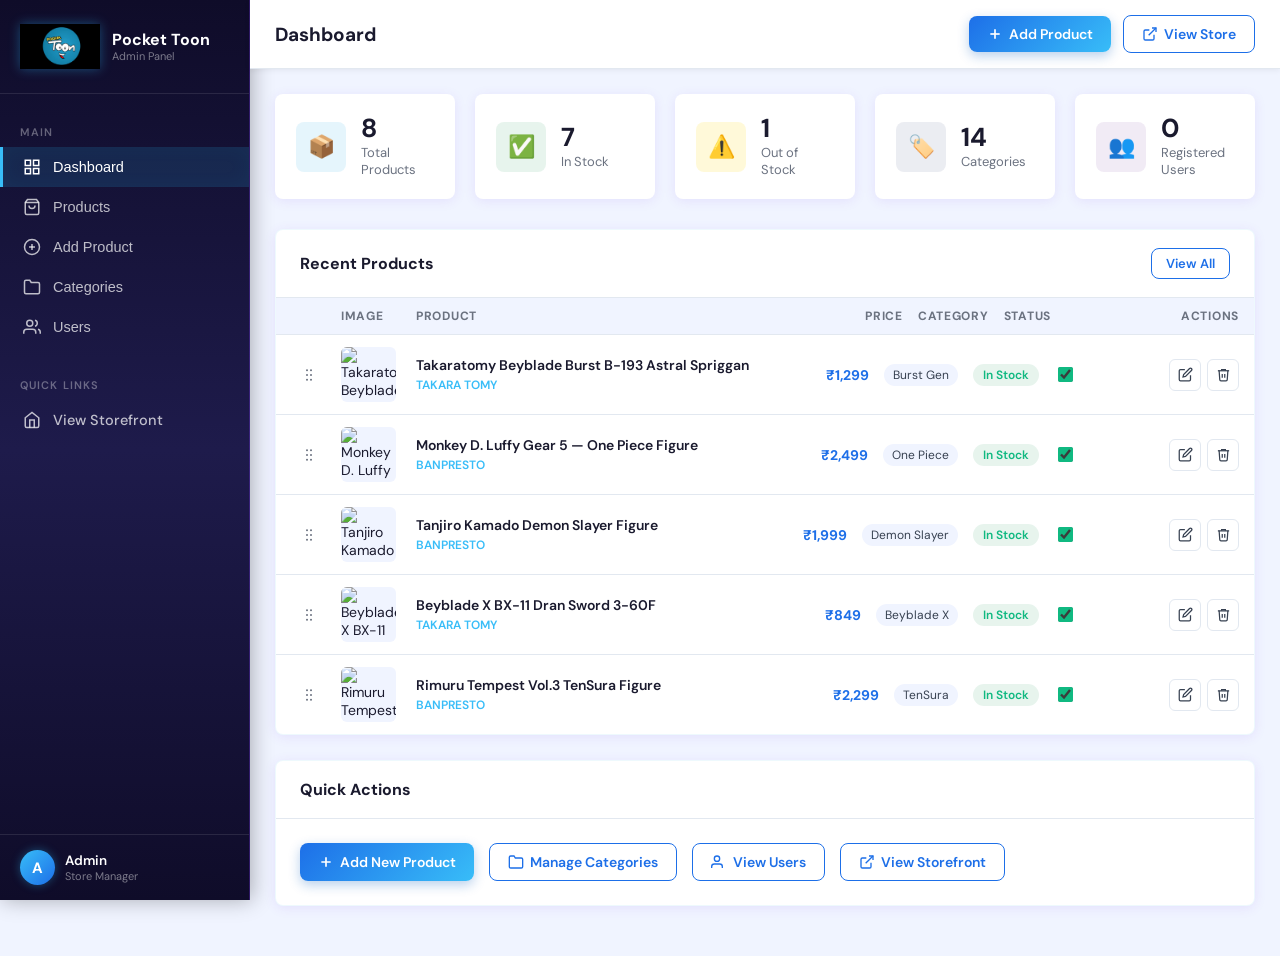
==== admin.html @ 03addfc3 "Add files via upload" ====
<!DOCTYPE html>
<html lang="en">
<head>
  <meta charset="UTF-8">
  <meta name="viewport" content="width=device-width, initial-scale=1.0">
  <title>Admin Panel — Pocket Toon</title>
  <link rel="stylesheet" href="admin.css">
  <link rel="icon" href="logo.jpg" type="image/jpeg">
  <script>
    // Admin page protection: only accessible via /admin path
    (function() {
      var path = window.location.pathname;
      // Allow: /admin, /admin/, /admin.html (dev), or localhost
      var isLocal = window.location.hostname === 'localhost' || window.location.hostname === '127.0.0.1';
      var isAdminPath = /\/(admin)(\/|\.html)?$/i.test(path) || path === '/admin';
      if (!isLocal && !isAdminPath) {
        // Store intended destination and redirect to home
        window.location.replace('/');
      }
    })();
  </script>
</head>
<body>

<!-- SIDEBAR -->
<aside class="admin-sidebar" id="adminSidebar">
  <div class="sidebar-logo">
    <img src="logo.jpg" alt="Pocket Toon">
    <div class="sidebar-logo-text">Pocket Toon<span>Admin Panel</span></div>
  </div>
  <nav class="sidebar-nav">
    <div class="sidebar-section-label">Main</div>
    <button class="sidebar-link" data-view="dashboard">
      <svg viewBox="0 0 24 24" fill="none" stroke="currentColor" stroke-width="2"><rect x="3" y="3" width="7" height="7"/><rect x="14" y="3" width="7" height="7"/><rect x="14" y="14" width="7" height="7"/><rect x="3" y="14" width="7" height="7"/></svg>Dashboard
    </button>
    <button class="sidebar-link" data-view="products">
      <svg viewBox="0 0 24 24" fill="none" stroke="currentColor" stroke-width="2"><path d="M6 2 3 6v14a2 2 0 0 0 2 2h14a2 2 0 0 0 2-2V6l-3-4z"/><line x1="3" y1="6" x2="21" y2="6"/><path d="M16 10a4 4 0 0 1-8 0"/></svg>Products
    </button>
    <button class="sidebar-link" data-view="add-product">
      <svg viewBox="0 0 24 24" fill="none" stroke="currentColor" stroke-width="2"><circle cx="12" cy="12" r="10"/><line x1="12" y1="8" x2="12" y2="16"/><line x1="8" y1="12" x2="16" y2="12"/></svg>Add Product
    </button>
    <button class="sidebar-link" data-view="categories">
      <svg viewBox="0 0 24 24" fill="none" stroke="currentColor" stroke-width="2"><path d="M22 19a2 2 0 0 1-2 2H4a2 2 0 0 1-2-2V5a2 2 0 0 1 2-2h5l2 3h9a2 2 0 0 1 2 2z"/></svg>Categories
    </button>
    <button class="sidebar-link" data-view="users">
      <svg viewBox="0 0 24 24" fill="none" stroke="currentColor" stroke-width="2"><path d="M17 21v-2a4 4 0 0 0-4-4H5a4 4 0 0 0-4 4v2"/><circle cx="9" cy="7" r="4"/><path d="M23 21v-2a4 4 0 0 0-3-3.87"/><path d="M16 3.13a4 4 0 0 1 0 7.75"/></svg>Users
    </button>
    <div class="sidebar-section-label" style="margin-top:1.5rem">Quick Links</div>
    <a href="index.html" class="sidebar-link" target="_blank" style="text-decoration:none">
      <svg viewBox="0 0 24 24" fill="none" stroke="currentColor" stroke-width="2"><path d="M3 9l9-7 9 7v11a2 2 0 0 1-2 2H5a2 2 0 0 1-2-2z"/><polyline points="9 22 9 12 15 12 15 22"/></svg>View Storefront
    </a>
  </nav>
  <div class="sidebar-footer">
    <div class="sidebar-user">
      <div class="sidebar-user__avatar">A</div>
      <div class="sidebar-user__info">
        <div class="sidebar-user__name">Admin</div>
        <div class="sidebar-user__role">Store Manager</div>
      </div>
    </div>
  </div>
</aside>

<!-- MAIN -->
<div class="admin-main">

  <!-- Topbar -->
  <div class="admin-topbar">
    <div style="display:flex;align-items:center;gap:1.2rem">
      <button class="btn btn-outline sidebar-toggle" id="mobileMenuToggle" style="padding:0.7rem 1rem">
        <svg viewBox="0 0 18 16" width="18" fill="currentColor"><path d="M1 .5a.5.5 0 1 0 0 1h15.71a.5.5 0 0 0 0-1zM.5 8a.5.5 0 0 1 .5-.5h15.71a.5.5 0 0 1 0 1H1A.5.5 0 0 1 .5 8m0 7a.5.5 0 0 1 .5-.5h15.71a.5.5 0 0 1 0 1H1a.5.5 0 0 1-.5-.5"/></svg>
      </button>
      <div class="topbar-title">Dashboard</div>
    </div>
    <div class="topbar-actions">
      <button class="btn btn-primary" id="topbarAddProduct">
        <svg viewBox="0 0 24 24" fill="none" stroke="currentColor" stroke-width="2.5"><line x1="12" y1="5" x2="12" y2="19"/><line x1="5" y1="12" x2="19" y2="12"/></svg>Add Product
      </button>
      <a href="index.html" class="btn btn-outline" target="_blank" style="text-decoration:none">
        <svg viewBox="0 0 24 24" fill="none" stroke="currentColor" stroke-width="2"><path d="M18 13v6a2 2 0 0 1-2 2H5a2 2 0 0 1-2-2V8a2 2 0 0 1 2-2h6"/><polyline points="15 3 21 3 21 9"/><line x1="10" y1="14" x2="21" y2="3"/></svg>View Store
      </a>
    </div>
  </div>

  <!-- Content -->
  <div class="admin-content">

    <!-- DASHBOARD VIEW -->
    <div class="admin-view" id="view-dashboard">
      <div class="stats-grid">
        <div class="stat-card"><div class="stat-card__icon blue">📦</div><div><div class="stat-card__value" id="stat-products">0</div><div class="stat-card__label">Total Products</div></div></div>
        <div class="stat-card"><div class="stat-card__icon green">✅</div><div><div class="stat-card__value" id="stat-in-stock">0</div><div class="stat-card__label">In Stock</div></div></div>
        <div class="stat-card"><div class="stat-card__icon yellow">⚠️</div><div><div class="stat-card__value" id="stat-out-stock">0</div><div class="stat-card__label">Out of Stock</div></div></div>
        <div class="stat-card"><div class="stat-card__icon navy">🏷️</div><div><div class="stat-card__value" id="stat-categories">0</div><div class="stat-card__label">Categories</div></div></div>
        <div class="stat-card"><div class="stat-card__icon purple">👥</div><div><div class="stat-card__value" id="stat-users">0</div><div class="stat-card__label">Registered Users</div></div></div>
      </div>
      <div class="section-card">
        <div class="section-card__header">
          <div class="section-card__title">Recent Products</div>
          <button class="btn btn-outline" onclick="showView('products')" style="font-size:1.3rem;padding:0.6rem 1.4rem">View All</button>
        </div>
        <div>
          <div class="table-header"><span></span><span>Image</span><span>Product</span><span>Price</span><span>Category</span><span>Status</span><span></span><span>Actions</span></div>
          <div class="products-list" id="recentProductsList"></div>
        </div>
      </div>
      <div class="section-card">
        <div class="section-card__header"><div class="section-card__title">Quick Actions</div></div>
        <div class="section-card__body" style="display:flex;gap:1.5rem;flex-wrap:wrap">
          <button class="btn btn-primary" onclick="showView('add-product')"><svg viewBox="0 0 24 24" fill="none" stroke="currentColor" stroke-width="2.5" style="width:1.6rem;height:1.6rem"><line x1="12" y1="5" x2="12" y2="19"/><line x1="5" y1="12" x2="19" y2="12"/></svg>Add New Product</button>
          <button class="btn btn-outline" onclick="showView('categories')"><svg viewBox="0 0 24 24" fill="none" stroke="currentColor" stroke-width="2" style="width:1.6rem;height:1.6rem"><path d="M22 19a2 2 0 0 1-2 2H4a2 2 0 0 1-2-2V5a2 2 0 0 1 2-2h5l2 3h9a2 2 0 0 1 2 2z"/></svg>Manage Categories</button>
          <button class="btn btn-outline" onclick="showView('users')"><svg viewBox="0 0 24 24" fill="none" stroke="currentColor" stroke-width="2" style="width:1.6rem;height:1.6rem"><path d="M17 21v-2a4 4 0 0 0-4-4H5a4 4 0 0 0-4 4v2"/><circle cx="9" cy="7" r="4"/></svg>View Users</button>
          <a href="index.html" class="btn btn-outline" target="_blank" style="text-decoration:none"><svg viewBox="0 0 24 24" fill="none" stroke="currentColor" stroke-width="2" style="width:1.6rem;height:1.6rem"><path d="M18 13v6a2 2 0 0 1-2 2H5a2 2 0 0 1-2-2V8a2 2 0 0 1 2-2h6"/><polyline points="15 3 21 3 21 9"/><line x1="10" y1="14" x2="21" y2="3"/></svg>View Storefront</a>
        </div>
      </div>
    </div>

    <!-- PRODUCTS VIEW -->
    <div class="admin-view" id="view-products">
      <div class="section-card">
        <div class="section-card__header">
          <div class="section-card__title">All Products</div>
          <button class="btn btn-primary" onclick="showView('add-product')"><svg viewBox="0 0 24 24" fill="none" stroke="currentColor" stroke-width="2.5" style="width:1.6rem;height:1.6rem"><line x1="12" y1="5" x2="12" y2="19"/><line x1="5" y1="12" x2="19" y2="12"/></svg>Add Product</button>
        </div>
        <div style="padding:1.5rem 2rem 0">
          <div class="products-toolbar">
            <div class="search-bar"><svg viewBox="0 0 18 19" fill="none"><path fill="currentColor" fill-rule="evenodd" d="M11.03 11.68A5.784 5.784 0 1 1 2.85 3.5a5.784 5.784 0 0 1 8.18 8.18m.26 1.12a6.78 6.78 0 1 1 .72-.7l5.4 5.4a.5.5 0 1 1-.71.7z" clip-rule="evenodd"/></svg><input type="search" id="productSearch" placeholder="Search products…" autocomplete="off"></div>
            <select class="filter-select" id="categoryFilter"><option value="">All Categories</option></select>
            <select class="filter-select" id="statusFilter"><option value="">All Status</option><option value="in">In Stock</option><option value="out">Out of Stock</option></select>
          </div>
        </div>
        <div>
          <div class="table-header"><span title="Drag to reorder">⠿</span><span>Image</span><span>Product Name</span><span>Price</span><span>Category</span><span>Status</span><span>In Stock</span><span>Actions</span></div>
          <div class="products-list" id="productsList"></div>
        </div>
      </div>
    </div>

    <!-- ADD / EDIT PRODUCT VIEW -->
    <div class="admin-view" id="view-add-product">
      <div class="section-card">
        <div class="section-card__header"><div class="section-card__title" id="formTitle">Add New Product</div></div>
        <div class="section-card__body">
          <form id="productForm" onsubmit="return false">
            <div class="form-grid">
              <div class="form-field form-field--full">
                <label class="form-label" for="fieldName">Product Name <span>*</span></label>
                <input class="form-input" type="text" id="fieldName" placeholder="e.g. Takaratomy Beyblade Burst B-193 Astral Spriggan" required>
              </div>
              <div class="form-field">
                <label class="form-label" for="fieldVendor">Vendor / Brand</label>
                <input class="form-input" type="text" id="fieldVendor" placeholder="e.g. TAKARA TOMY">
              </div>
              <div class="form-field">
                <label class="form-label" for="fieldPrice">Price (₹) <span>*</span></label>
                <input class="form-input" type="number" id="fieldPrice" placeholder="e.g. 1299" min="0" step="0.01" required>
              </div>
              <div class="form-field">
                <label class="form-label" for="fieldCategory">Category <span>*</span></label>
                <select class="form-select" id="fieldCategory" required><option value="">Select Category</option></select>
              </div>
              <div class="form-field" style="justify-content:flex-end">
                <label class="form-label">Stock Status</label>
                <label style="display:flex;align-items:center;gap:0.8rem;cursor:pointer;font-size:1.4rem;margin-top:0.4rem">
                  <input type="checkbox" id="fieldInStock" checked style="accent-color:var(--success);width:1.8rem;height:1.8rem;cursor:pointer">
                  <span>In Stock</span>
                </label>
              </div>
              <div class="form-field form-field--full">
                <label class="form-label" for="fieldDesc">Description</label>
                <textarea class="form-textarea" id="fieldDesc" placeholder="Describe the product…"></textarea>
              </div>
              <div class="form-field form-field--full">
                <label class="form-label">Product Images</label>
                <div style="display:flex;gap:1rem;margin-bottom:1.2rem">
                  <input class="form-input" type="url" id="fieldImgUrl" placeholder="Paste image URL (https://…)" style="flex:1">
                  <button type="button" class="btn btn-outline" id="addImgUrlBtn">Add URL</button>
                </div>
                <div class="image-upload-area" id="imageUploadArea">
                  <input type="file" accept="image/*" multiple>
                  <div class="image-upload-area__icon">🖼️</div>
                  <div class="image-upload-area__text"><strong><span>Click to upload</span></strong> or drag and drop images here</div>
                  <div class="image-upload-area__hint">PNG, JPG, WEBP up to 10MB each</div>
                </div>
                <div class="image-preview-grid" id="imagePreviewGrid"></div>
                <p style="font-size:1.25rem;color:var(--text-light);margin-top:0.8rem">First image = main product image. Click × to remove.</p>
              </div>
            </div>
            <div style="display:flex;gap:1.2rem;margin-top:2.4rem;justify-content:flex-end;flex-wrap:wrap">
              <button type="button" class="btn btn-outline" id="cancelProductBtn">Cancel</button>
              <button type="button" class="btn btn-success" id="saveProductBtn">
                <svg viewBox="0 0 24 24" fill="none" stroke="currentColor" stroke-width="2.5" style="width:1.6rem;height:1.6rem"><polyline points="20 6 9 17 4 12"/></svg>Save Product
              </button>
            </div>
          </form>
        </div>
      </div>
    </div>

    <!-- CATEGORIES VIEW -->
    <div class="admin-view" id="view-categories">
      <div class="section-card" style="margin-bottom:2rem">
        <div class="section-card__header"><div class="section-card__title">Add New Category</div></div>
        <div class="section-card__body">
          <div style="display:flex;gap:1.2rem;flex-wrap:wrap;max-width:70rem">
            <input class="form-input" type="text" id="newCategoryName" placeholder="Category name, e.g. One Piece" style="flex:1;min-width:20rem">
            <select class="form-select" id="newCategoryType" style="min-width:16rem">
              <option value="beyblade">Beyblade</option>
              <option value="anime">Anime Figure</option>
            </select>
            <button class="btn btn-primary" id="addCategoryBtn">Add Category</button>
          </div>
        </div>
      </div>
      <div class="section-card" style="margin-bottom:2rem">
        <div class="section-card__header">
          <div class="section-card__title">🪀 Beyblade Categories</div>
          <span style="font-size:1.3rem;color:var(--text-light)">Hover a card to change its image</span>
        </div>
        <div class="section-card__body">
          <div class="categories-grid" id="beybladeCategories"></div>
        </div>
      </div>
      <div class="section-card">
        <div class="section-card__header">
          <div class="section-card__title">🎌 Anime Figure Categories</div>
          <span style="font-size:1.3rem;color:var(--text-light)">Hover a card to change its image</span>
        </div>
        <div class="section-card__body">
          <div class="categories-grid" id="animeCategories"></div>
        </div>
      </div>
    </div>

    <!-- USERS VIEW -->
    <div class="admin-view" id="view-users">
      <div class="section-card">
        <div class="section-card__header">
          <div class="section-card__title">All Registered Users</div>
          <div style="display:flex;gap:1rem;align-items:center">
            <span id="usersCount" style="font-size:1.3rem;color:var(--text-light)">0 users</span>
            <button class="btn btn-danger" id="clearAllUsersBtn" style="font-size:1.2rem;padding:0.6rem 1.2rem">Clear All</button>
          </div>
        </div>
        <div style="padding:1.5rem 2rem 0">
          <div class="products-toolbar">
            <div class="search-bar"><svg viewBox="0 0 18 19" fill="none"><path fill="currentColor" fill-rule="evenodd" d="M11.03 11.68A5.784 5.784 0 1 1 2.85 3.5a5.784 5.784 0 0 1 8.18 8.18m.26 1.12a6.78 6.78 0 1 1 .72-.7l5.4 5.4a.5.5 0 1 1-.71.7z" clip-rule="evenodd"/></svg><input type="search" id="userSearch" placeholder="Search by name or email…" autocomplete="off"></div>
          </div>
        </div>
        <div>
          <div class="users-table-header"><span>#</span><span>Name</span><span>Email</span><span>Mobile</span><span>Registered</span><span>Orders</span><span>Actions</span></div>
          <div id="usersList"></div>
        </div>
      </div>
    </div>

  </div><!-- /admin-content -->
</div><!-- /admin-main -->

<!-- DELETE CONFIRM MODAL -->
<div class="modal-backdrop" id="confirmDeleteModal">
  <div class="confirm-dialog">
    <div class="confirm-dialog__icon">🗑️</div>
    <div class="confirm-dialog__title">Delete Product?</div>
    <div class="confirm-dialog__desc">Are you sure you want to delete "<span id="deleteProductName"></span>"? This cannot be undone.</div>
    <div class="confirm-dialog__actions">
      <button class="btn btn-outline" id="cancelDeleteBtn">Cancel</button>
      <button class="btn btn-danger"  id="confirmDeleteBtn">Delete</button>
    </div>
  </div>
</div>

<!-- USER DETAIL MODAL -->
<div class="modal-backdrop" id="userDetailModal">
  <div class="modal" style="max-width:55rem">
    <div class="modal__header">
      <div class="modal__title">User Details</div>
      <button class="modal__close" id="closeUserDetailBtn"><svg fill="none" viewBox="0 0 18 17"><path fill="currentColor" d="M.865 15.978a.5.5 0 0 0 .707.707l7.433-7.431 7.579 7.282a.501.501 0 0 0 .846-.37.5.5 0 0 0-.153-.351L9.712 8.546l7.417-7.416a.5.5 0 1 0-.707-.708L8.991 7.853 1.413.573a.5.5 0 1 0-.693.72l7.563 7.268z"/></svg></button>
    </div>
    <div class="modal__body" id="userDetailBody"></div>
    <div class="modal__footer">
      <button class="btn btn-outline" id="closeUserDetailBtnFooter">Close</button>
      <button class="btn btn-danger"  id="deleteUserFromModalBtn">Delete User</button>
    </div>
  </div>
</div>

<!-- CATEGORY IMAGE MODAL -->
<div class="modal-backdrop" id="catImgModal">
  <div class="modal" style="max-width:52rem">
    <div class="modal__header">
      <div class="modal__title" id="catImgModalTitle">Change Category Image</div>
      <button class="modal__close" id="cancelCatImgBtnHeader"><svg fill="none" viewBox="0 0 18 17"><path fill="currentColor" d="M.865 15.978a.5.5 0 0 0 .707.707l7.433-7.431 7.579 7.282a.501.501 0 0 0 .846-.37.5.5 0 0 0-.153-.351L9.712 8.546l7.417-7.416a.5.5 0 1 0-.707-.708L8.991 7.853 1.413.573a.5.5 0 1 0-.693.72l7.563 7.268z"/></svg></button>
    </div>
    <div class="modal__body">
      <div class="cat-img-modal-body">

        <!-- Preview -->
        <img id="catImgPreview" src="" alt="Category image preview" style="display:none;width:100%;max-height:22rem;object-fit:contain;border-radius:8px;border:1.5px solid var(--border);background:var(--bg)">

        <!-- Upload file -->
        <div>
          <label class="form-label" style="margin-bottom:0.8rem;display:block">Upload from Device</label>
          <div class="cat-img-upload-zone">
            <input type="file" accept="image/*" id="catImgFileInput">
            <div class="cat-img-upload-zone__icon">📁</div>
            <div class="cat-img-upload-zone__text"><strong><span>Click to upload</span></strong> or drag an image here</div>
          </div>
        </div>

        <!-- Or URL -->
        <div>
          <label class="form-label" for="catImgUrlInput" style="margin-bottom:0.6rem;display:block">Or paste Image URL</label>
          <input class="form-input" type="url" id="catImgUrlInput" placeholder="https://example.com/image.jpg">
          <p style="font-size:1.2rem;color:var(--text-light);margin-top:0.5rem">Image will update live on the storefront as soon as you save.</p>
        </div>

        <!-- Caption -->
        <div>
          <label class="form-label" for="catImgCaption" style="margin-bottom:0.6rem;display:block">Caption (shown on storefront)</label>
          <input class="form-input" type="text" id="catImgCaption" placeholder="e.g. Classic plastic generation Beyblades">
        </div>

      </div>
    </div>
    <div class="modal__footer">
      <button class="btn btn-outline" id="cancelCatImgBtn">Cancel</button>
      <button class="btn btn-primary" id="saveCatImgBtn">
        <svg viewBox="0 0 24 24" fill="none" stroke="currentColor" stroke-width="2.5" style="width:1.6rem;height:1.6rem"><polyline points="20 6 9 17 4 12"/></svg>Save Image
      </button>
    </div>
  </div>
</div>

<!-- NOTIFICATION -->
<div class="notification" id="notification"></div>

<script src="admin.js"></script>
<script>
  // Wire up header close button for catImgModal
  document.getElementById('cancelCatImgBtnHeader')?.addEventListener('click', closeCatImgModal);
</script>
</body>
</html>
---- admin.css ----
/* ===== POCKET TOON — ADMIN STYLES ===== */
@import url('https://fonts.googleapis.com/css2?family=DM+Sans:wght@400;500;600;700&family=Jost:wght@400;600;700&display=swap');

:root {
  --blue-primary: #38bdf8;
  --blue-dark:    #1d6fe8;
  --blue-navy:    #1e1b4b;
  --purple:       #7c3aed;
  --purple-light: #a78bfa;
  --yellow:       #fbbf24;
  --white:        #ffffff;
  --bg:           #f0f4ff;
  --sidebar-bg:   #1e1b4b;
  --card-bg:      #ffffff;
  --text-dark:    #1a1a2e;
  --text-mid:     #374151;
  --text-light:   #6b7280;
  --border:       #e2e8f0;
  --success:      #10b981;
  --danger:       #ef4444;
  --warning:      #f59e0b;
  --radius:       8px;
  --shadow:       0 2px 12px rgba(124,58,237,0.1);
}

*,*::before,*::after { box-sizing: border-box; }
html { font-size: 62.5%; }
body { font-family: 'DM Sans', sans-serif; font-size: 1.4rem; color: var(--text-dark); background: var(--bg); margin: 0; min-height: 100vh; display: flex; }

/* ===== SIDEBAR ===== */
.admin-sidebar {
  width: 25rem; flex-shrink: 0;
  background: linear-gradient(180deg, #0f0c29 0%, #1e1b4b 50%, #0f0c29 100%);
  display: flex; flex-direction: column;
  min-height: 100vh; position: sticky; top: 0; height: 100vh; overflow-y: auto;
  border-right: 1px solid rgba(124,58,237,0.3);
  box-shadow: 2px 0 20px rgba(0,0,0,0.3);
}
.sidebar-logo { padding: 2.4rem 2rem; border-bottom: 1px solid rgba(255,255,255,0.1); display: flex; align-items: center; gap: 1.2rem; }
.sidebar-logo img { height: 4.5rem; width: auto; filter: drop-shadow(0 0 6px rgba(41,171,226,0.4)); }
.sidebar-logo-text { font-weight: 700; font-size: 1.6rem; color: white; line-height: 1.2; }
.sidebar-logo-text span { display: block; font-size: 1.1rem; color: rgba(255,255,255,0.45); font-weight: 400; }
.sidebar-nav { flex: 1; padding: 1.5rem 0; }
.sidebar-section-label { font-size: 1.1rem; letter-spacing: 0.1em; text-transform: uppercase; color: rgba(255,255,255,0.35); font-weight: 600; padding: 1.6rem 2rem 0.8rem; }
.sidebar-link {
  display: flex; align-items: center; gap: 1.2rem;
  color: rgba(255,255,255,0.72);
  padding: 1.1rem 2rem; cursor: pointer;
  transition: all 0.2s; font-size: 1.45rem; font-weight: 500;
  border: none; background: none; width: 100%; text-align: left;
  border-left: 3px solid transparent;
}
.sidebar-link:hover { background: rgba(41,171,226,0.1); color: white; border-left-color: rgba(41,171,226,0.4); }
.sidebar-link.active { background: rgba(41,171,226,0.15); color: white; border-left-color: var(--blue-primary); box-shadow: inset 0 0 20px rgba(41,171,226,0.05); }
.sidebar-link svg { width: 1.8rem; height: 1.8rem; flex-shrink: 0; }
.sidebar-footer { padding: 1.5rem 2rem; border-top: 1px solid rgba(255,255,255,0.1); }
.sidebar-user { display: flex; align-items: center; gap: 1rem; }
.sidebar-user__avatar { width: 3.5rem; height: 3.5rem; border-radius: 50%; background: linear-gradient(135deg, var(--blue-primary), var(--blue-dark)); display: flex; align-items: center; justify-content: center; font-size: 1.5rem; font-weight: 700; color: white; box-shadow: 0 0 10px rgba(41,171,226,0.4); }
.sidebar-user__name { font-size: 1.35rem; font-weight: 600; color: white; }
.sidebar-user__role { font-size: 1.1rem; color: rgba(255,255,255,0.45); }

/* ===== MAIN ===== */
.admin-main { flex: 1; display: flex; flex-direction: column; min-width: 0; }
.admin-topbar { background: white; border-bottom: 1px solid var(--border); padding: 1.5rem 2.5rem; display: flex; align-items: center; justify-content: space-between; gap: 2rem; position: sticky; top: 0; z-index: 50; box-shadow: 0 1px 6px rgba(0,0,0,0.07); }
.topbar-title { font-size: 1.9rem; font-weight: 700; color: var(--text-dark); }
.topbar-actions { display: flex; align-items: center; gap: 1.2rem; }
.btn { display: inline-flex; align-items: center; gap: 0.6rem; padding: 0.9rem 1.8rem; border-radius: var(--radius); font-family: 'DM Sans', sans-serif; font-size: 1.4rem; font-weight: 600; cursor: pointer; border: none; transition: all 0.2s; }
.btn:hover { transform: translateY(-1px); }
.btn-primary { background: linear-gradient(135deg, var(--blue-dark), var(--blue-primary)); color: white; box-shadow: 0 4px 12px rgba(21,101,192,0.3); }
.btn-primary:hover { box-shadow: 0 6px 20px rgba(21,101,192,0.4); }
.btn-danger  { background: var(--danger); color: white; }
.btn-danger:hover { background: #c53030; }
.btn-outline { background: white; color: var(--blue-dark); border: 1.5px solid var(--blue-dark); }
.btn-outline:hover { background: var(--blue-dark); color: white; }
.btn-success { background: var(--success); color: white; }
.btn-success:hover { background: #276749; }
.btn svg { width: 1.6rem; height: 1.6rem; }
.admin-content { flex: 1; padding: 2.5rem; overflow-y: auto; }

/* ===== VIEWS ===== */
.admin-view { display: none; }
.admin-view.active { display: block; }

/* ===== STATS ===== */
.stats-grid { display: grid; grid-template-columns: repeat(auto-fit, minmax(16rem,1fr)); gap: 2rem; margin-bottom: 3rem; }
.stat-card { background: white; border-radius: var(--radius); padding: 2rem; box-shadow: var(--shadow); display: flex; align-items: center; gap: 1.5rem; transition: all 0.2s; border: 1px solid transparent; }
.stat-card:hover { transform: translateY(-3px); box-shadow: 0 8px 28px rgba(21,101,192,0.15); border-color: rgba(41,171,226,0.2); }
.stat-card__icon { width: 5rem; height: 5rem; border-radius: var(--radius); display: flex; align-items: center; justify-content: center; font-size: 2.2rem; flex-shrink: 0; }
.stat-card__icon.blue   { background: rgba(41,171,226,0.12); }
.stat-card__icon.green  { background: rgba(56,161,105,0.12); }
.stat-card__icon.yellow { background: rgba(255,215,0,0.15); }
.stat-card__icon.navy   { background: rgba(12,36,97,0.08); }
.stat-card__icon.purple { background: rgba(123,63,160,0.1); }
.stat-card__value { font-size: 2.6rem; font-weight: 700; color: var(--text-dark); line-height: 1; margin-bottom: 0.3rem; }
.stat-card__label { font-size: 1.3rem; color: var(--text-light); }

/* ===== SECTION CARD ===== */
.section-card { background: white; border-radius: var(--radius); box-shadow: var(--shadow); margin-bottom: 2.5rem; overflow: hidden; border: 1px solid rgba(41,171,226,0.08); }
.section-card__header { padding: 1.8rem 2.4rem; border-bottom: 1px solid var(--border); display: flex; align-items: center; justify-content: space-between; gap: 1rem; flex-wrap: wrap; }
.section-card__title { font-size: 1.6rem; font-weight: 700; color: var(--text-dark); }
.section-card__body { padding: 2.4rem; }

/* ===== PRODUCTS TABLE ===== */
.products-toolbar { display: flex; align-items: center; gap: 1.5rem; flex-wrap: wrap; margin-bottom: 1.5rem; }
.search-bar { display: flex; align-items: center; gap: 0.8rem; background: var(--bg); border: 1.5px solid var(--border); border-radius: var(--radius); padding: 0.8rem 1.4rem; flex: 1; min-width: 20rem; }
.search-bar svg { width: 1.6rem; height: 1.6rem; color: var(--text-light); flex-shrink: 0; }
.search-bar input { border: none; background: none; outline: none; font-size: 1.4rem; font-family: 'DM Sans', sans-serif; color: var(--text-dark); width: 100%; }
.filter-select { border: 1.5px solid var(--border); border-radius: var(--radius); padding: 0.8rem 1.2rem; font-size: 1.4rem; font-family: 'DM Sans', sans-serif; color: var(--text-dark); background: white; cursor: pointer; outline: none; }
.filter-select:focus { border-color: var(--blue-primary); }
.table-header { display: grid; grid-template-columns: 3.5rem 6rem 1fr auto auto auto 10rem auto; align-items: center; gap: 1.5rem; padding: 1rem 1.5rem; background: var(--bg); font-size: 1.2rem; font-weight: 700; letter-spacing: 0.06em; text-transform: uppercase; color: var(--text-light); border-bottom: 1px solid var(--border); }
.products-list { display: flex; flex-direction: column; }
.product-row { display: grid; grid-template-columns: 3.5rem 6rem 1fr auto auto auto 10rem auto; align-items: center; gap: 1.5rem; padding: 1.2rem 1.5rem; border-bottom: 1px solid var(--border); transition: background 0.15s; }
.product-row:last-child { border-bottom: none; }
.product-row:hover { background: #f7faff; }
.drag-handle { cursor: grab; color: var(--text-light); display: flex; align-items: center; justify-content: center; padding: 0.4rem; border-radius: 4px; transition: all 0.15s; }
.drag-handle:hover { color: var(--blue-dark); background: var(--bg); }
.drag-handle svg { width: 1.6rem; height: 1.6rem; }
.drag-handle:active { cursor: grabbing; }
.product-row__img { width: 5.5rem; height: 5.5rem; border-radius: 6px; overflow: hidden; background: var(--bg); }
.product-row__img img { width: 100%; height: 100%; object-fit: cover; }
.product-row__name { font-weight: 600; font-size: 1.4rem; line-height: 1.4; display: -webkit-box; -webkit-line-clamp: 2; -webkit-box-orient: vertical; overflow: hidden; }
.product-row__vendor { font-size: 1.2rem; color: var(--blue-primary); font-weight: 600; margin-top: 0.2rem; }
.product-row__price { font-weight: 700; font-size: 1.4rem; color: var(--blue-dark); white-space: nowrap; }
.product-row__category { font-size: 1.2rem; color: var(--text-mid); background: var(--bg); padding: 0.3rem 0.9rem; border-radius: 2rem; white-space: nowrap; }
.badge { display: inline-block; padding: 0.3rem 1rem; border-radius: 2rem; font-size: 1.2rem; font-weight: 600; }
.badge-in-stock { background: rgba(56,161,105,0.12); color: var(--success); }
.badge-out-of-stock { background: rgba(229,62,62,0.1); color: var(--danger); }
.row-actions { display: flex; gap: 0.6rem; }
.action-btn { width: 3.2rem; height: 3.2rem; border-radius: 6px; border: 1.5px solid var(--border); background: white; cursor: pointer; display: flex; align-items: center; justify-content: center; transition: all 0.15s; color: var(--text-mid); }
.action-btn:hover { border-color: var(--blue-primary); color: var(--blue-dark); background: #f0f8ff; }
.action-btn.danger:hover { border-color: var(--danger); color: var(--danger); background: rgba(229,62,62,0.05); }
.action-btn svg { width: 1.5rem; height: 1.5rem; }

/* ===== PRODUCT FORM ===== */
.form-grid { display: grid; grid-template-columns: 1fr; gap: 2rem; }
@media (min-width: 750px) { .form-grid { grid-template-columns: 1fr 1fr; } }
.form-field { display: flex; flex-direction: column; gap: 0.6rem; }
.form-field--full { grid-column: 1 / -1; }
.form-label { font-size: 1.35rem; font-weight: 600; color: var(--text-dark); }
.form-label span { color: var(--danger); }
.form-input, .form-textarea, .form-select { border: 1.5px solid var(--border); border-radius: var(--radius); padding: 1rem 1.4rem; font-size: 1.4rem; font-family: 'DM Sans', sans-serif; color: var(--text-dark); outline: none; background: white; transition: all 0.2s; }
.form-input:focus, .form-textarea:focus, .form-select:focus { border-color: var(--blue-primary); box-shadow: 0 0 0 3px rgba(41,171,226,0.12); }
.form-textarea { resize: vertical; min-height: 10rem; }
.image-upload-area { border: 2px dashed var(--border); border-radius: var(--radius); padding: 3rem 2rem; text-align: center; cursor: pointer; transition: all 0.2s; position: relative; }
.image-upload-area:hover, .image-upload-area.dragover { border-color: var(--blue-primary); background: rgba(41,171,226,0.04); }
.image-upload-area input[type=file] { position: absolute; inset: 0; opacity: 0; cursor: pointer; }
.image-upload-area__icon { font-size: 3.5rem; margin-bottom: 1rem; }
.image-upload-area__text { font-size: 1.4rem; color: var(--text-mid); }
.image-upload-area__text span { color: var(--blue-primary); font-weight: 600; }
.image-upload-area__hint { font-size: 1.2rem; color: var(--text-light); margin-top: 0.5rem; }
.image-preview-grid { display: flex; flex-wrap: wrap; gap: 1rem; margin-top: 1.5rem; }
.image-preview-item { position: relative; width: 8rem; height: 8rem; border-radius: var(--radius); overflow: hidden; border: 2px solid var(--border); }
.image-preview-item img { width: 100%; height: 100%; object-fit: cover; }
.remove-img { position: absolute; top: 0.3rem; right: 0.3rem; background: rgba(0,0,0,0.6); color: white; border: none; border-radius: 50%; width: 2rem; height: 2rem; cursor: pointer; display: flex; align-items: center; justify-content: center; font-size: 1.2rem; }

/* ===== MODAL ===== */
.modal-backdrop { position: fixed; inset: 0; background: rgba(0,0,0,0.55); z-index: 200; display: none; align-items: center; justify-content: center; padding: 2rem; }
.modal-backdrop.open { display: flex; }
.modal { background: white; border-radius: 12px; width: 100%; max-width: 75rem; max-height: 90vh; overflow-y: auto; box-shadow: 0 25px 60px rgba(0,0,0,0.25); }
.modal__header { padding: 2rem 2.4rem; border-bottom: 1px solid var(--border); display: flex; align-items: center; justify-content: space-between; position: sticky; top: 0; background: white; z-index: 10; }
.modal__title { font-size: 1.8rem; font-weight: 700; }
.modal__close { background: var(--bg); border: none; border-radius: 50%; width: 3.2rem; height: 3.2rem; cursor: pointer; display: flex; align-items: center; justify-content: center; transition: all 0.15s; }
.modal__close:hover { background: #e2e8f0; transform: rotate(90deg); }
.modal__close svg { width: 1.6rem; height: 1.6rem; }
.modal__body { padding: 2.4rem; }
.modal__footer { padding: 1.6rem 2.4rem; border-top: 1px solid var(--border); display: flex; justify-content: flex-end; gap: 1.2rem; position: sticky; bottom: 0; background: white; z-index: 10; }

/* ===== CATEGORIES ===== */
.categories-grid { display: grid; grid-template-columns: repeat(auto-fill, minmax(22rem, 1fr)); gap: 1.8rem; }

/* New category card with image */
.category-card {
  background: white; border: 1.5px solid var(--border); border-radius: 10px;
  overflow: hidden; display: flex; flex-direction: column;
  transition: all 0.2s; box-shadow: 0 2px 8px rgba(21,101,192,0.06);
}
.category-card:hover { border-color: var(--blue-primary); box-shadow: 0 6px 24px rgba(21,101,192,0.14); transform: translateY(-2px); }

.category-card__img-wrap {
  position: relative; aspect-ratio: 16/10; overflow: hidden; background: #f0f4f9;
}
.category-card__img { width: 100%; height: 100%; object-fit: cover; transition: transform 0.3s ease; }
.category-card:hover .category-card__img { transform: scale(1.04); }
.category-card__img-overlay-btn {
  position: absolute; inset: 0;
  background: rgba(12,36,97,0.65); color: white;
  border: none; cursor: pointer;
  display: flex; flex-direction: column; align-items: center; justify-content: center; gap: 0.8rem;
  opacity: 0; transition: opacity 0.2s;
  font-size: 1.3rem; font-weight: 600; font-family: 'DM Sans', sans-serif;
}
.category-card__img-overlay-btn svg { width: 2.4rem; height: 2.4rem; }
.category-card:hover .category-card__img-overlay-btn { opacity: 1; }

.category-card__body { padding: 1.4rem 1.6rem 1.8rem; display: flex; flex-direction: column; gap: 0.5rem; flex: 1; }
.category-card__name { font-weight: 700; font-size: 1.5rem; color: var(--text-dark); }
.category-card__count { font-size: 1.25rem; color: var(--text-light); }
.category-card__caption { font-size: 1.25rem; color: var(--text-mid); margin-bottom: 0.5rem; }
.category-card__actions { display: flex; gap: 0.8rem; margin-top: 0.5rem; flex-wrap: wrap; }
.category-card__actions .btn { font-size: 1.2rem; padding: 0.5rem 1.2rem; }

/* ===== CATEGORY IMAGE MODAL ===== */
#catImgModal .modal { max-width: 55rem; }
.cat-img-modal-body { display: flex; flex-direction: column; gap: 1.8rem; }
.cat-img-upload-zone {
  border: 2px dashed var(--border); border-radius: var(--radius);
  padding: 2.5rem 2rem; text-align: center;
  cursor: pointer; transition: all 0.2s; position: relative;
}
.cat-img-upload-zone:hover { border-color: var(--blue-primary); background: rgba(41,171,226,0.04); }
.cat-img-upload-zone input[type=file] { position: absolute; inset: 0; opacity: 0; cursor: pointer; }
.cat-img-upload-zone__icon { font-size: 3rem; margin-bottom: 0.8rem; }
.cat-img-upload-zone__text { font-size: 1.35rem; color: var(--text-mid); }
.cat-img-upload-zone__text span { color: var(--blue-primary); font-weight: 600; }
#catImgPreview {
  width: 100%; max-height: 22rem; object-fit: contain;
  border-radius: var(--radius); border: 1.5px solid var(--border);
  background: var(--bg); display: none;
}

/* ===== USERS ===== */
.users-table-header { display: grid; grid-template-columns: 4rem 1fr 1.4fr 1.2fr 1fr 5rem 9rem; align-items: center; gap: 1.2rem; padding: 1rem 1.5rem; background: var(--bg); font-size: 1.2rem; font-weight: 700; letter-spacing: 0.06em; text-transform: uppercase; color: var(--text-light); border-bottom: 1px solid var(--border); }
.user-row { display: grid; grid-template-columns: 4rem 1fr 1.4fr 1.2fr 1fr 5rem 9rem; align-items: center; gap: 1.2rem; padding: 1.3rem 1.5rem; border-bottom: 1px solid var(--border); transition: background 0.15s; }
.user-row:last-child { border-bottom: none; }
.user-row:hover { background: #f7faff; }
.user-row__num   { font-size: 1.3rem; color: var(--text-light); font-weight: 600; }
.user-row__name  { font-weight: 600; font-size: 1.4rem; overflow: hidden; text-overflow: ellipsis; white-space: nowrap; }
.user-row__email { font-size: 1.3rem; color: var(--text-mid); overflow: hidden; text-overflow: ellipsis; white-space: nowrap; }
.user-row__phone { font-size: 1.3rem; color: var(--text-mid); }
.user-row__date  { font-size: 1.2rem; color: var(--text-light); }
.user-row__orders { font-weight: 700; font-size: 1.4rem; color: var(--blue-dark); text-align: center; }

/* User detail */
.user-detail-grid { display: flex; gap: 2rem; align-items: flex-start; margin-bottom: 2rem; }
.user-detail-avatar { width: 6rem; height: 6rem; border-radius: 50%; flex-shrink: 0; background: linear-gradient(135deg, var(--blue-primary), var(--blue-dark)); display: flex; align-items: center; justify-content: center; font-size: 2.4rem; font-weight: 700; color: white; box-shadow: 0 0 16px rgba(41,171,226,0.3); }
.user-detail-info { flex: 1; }
.user-detail-name { font-size: 2rem; font-weight: 700; margin-bottom: 0.8rem; }
.user-detail-meta { font-size: 1.4rem; color: var(--text-mid); margin-bottom: 0.4rem; }
.user-detail-section { padding: 1.6rem 0; border-top: 1px solid var(--border); margin-top: 0.4rem; }
.user-detail-section-title { font-size: 1.25rem; font-weight: 700; text-transform: uppercase; letter-spacing: 0.08em; color: var(--text-light); margin-bottom: 1rem; }
.user-detail-address { font-size: 1.4rem; color: var(--text-dark); line-height: 1.6; background: var(--bg); padding: 1.2rem 1.4rem; border-radius: var(--radius); }
.user-order-card { background: var(--bg); border-radius: var(--radius); padding: 1.4rem 1.6rem; margin-bottom: 1rem; border: 1px solid var(--border); }
.user-order-header { display: flex; gap: 1.5rem; align-items: center; flex-wrap: wrap; margin-bottom: 0.6rem; }
.user-order-id    { font-weight: 700; font-size: 1.3rem; font-family: monospace; }
.user-order-date  { font-size: 1.2rem; color: var(--text-light); flex: 1; }
.user-order-total { font-weight: 700; color: var(--blue-dark); font-size: 1.5rem; }
.user-order-items { font-size: 1.25rem; color: var(--text-mid); line-height: 1.5; }

/* ===== NOTIFICATION ===== */
.notification { position: fixed; top: 2rem; right: 2rem; z-index: 1000; background: var(--blue-dark); color: white; padding: 1.2rem 2rem; border-radius: var(--radius); font-size: 1.4rem; font-weight: 500; box-shadow: 0 8px 30px rgba(0,0,0,0.2); transform: translateX(120%); opacity: 0; transition: all 0.3s ease; max-width: 36rem; }
.notification.show { transform: translateX(0); opacity: 1; }
.notification.success { background: var(--success); }
.notification.error   { background: var(--danger); }

/* ===== EMPTY STATE ===== */
.empty-state { text-align: center; padding: 5rem 2rem; color: var(--text-light); }
.empty-state__icon  { font-size: 5rem; margin-bottom: 1.5rem; opacity: 0.5; }
.empty-state__title { font-size: 1.8rem; font-weight: 700; color: var(--text-mid); margin-bottom: 0.8rem; }
.empty-state__desc  { font-size: 1.4rem; margin-bottom: 2rem; }

/* ===== CONFIRM DIALOG ===== */
.confirm-dialog { background: white; border-radius: 12px; padding: 2.5rem; max-width: 40rem; width: 100%; box-shadow: 0 25px 60px rgba(0,0,0,0.25); text-align: center; }
.confirm-dialog__icon  { font-size: 4rem; margin-bottom: 1.5rem; }
.confirm-dialog__title { font-size: 1.8rem; font-weight: 700; margin-bottom: 0.8rem; }
.confirm-dialog__desc  { font-size: 1.4rem; color: var(--text-mid); margin-bottom: 2.4rem; }
.confirm-dialog__actions { display: flex; gap: 1.2rem; justify-content: center; }

/* ===== RESPONSIVE ===== */
.sidebar-toggle { display: none; }
@media (max-width: 900px) {
  .admin-sidebar { position: fixed; left: 0; top: 0; bottom: 0; z-index: 100; transform: translateX(-100%); transition: transform 0.3s ease; }
  .admin-sidebar.open { transform: translateX(0); }
  .sidebar-toggle { display: flex; }
}
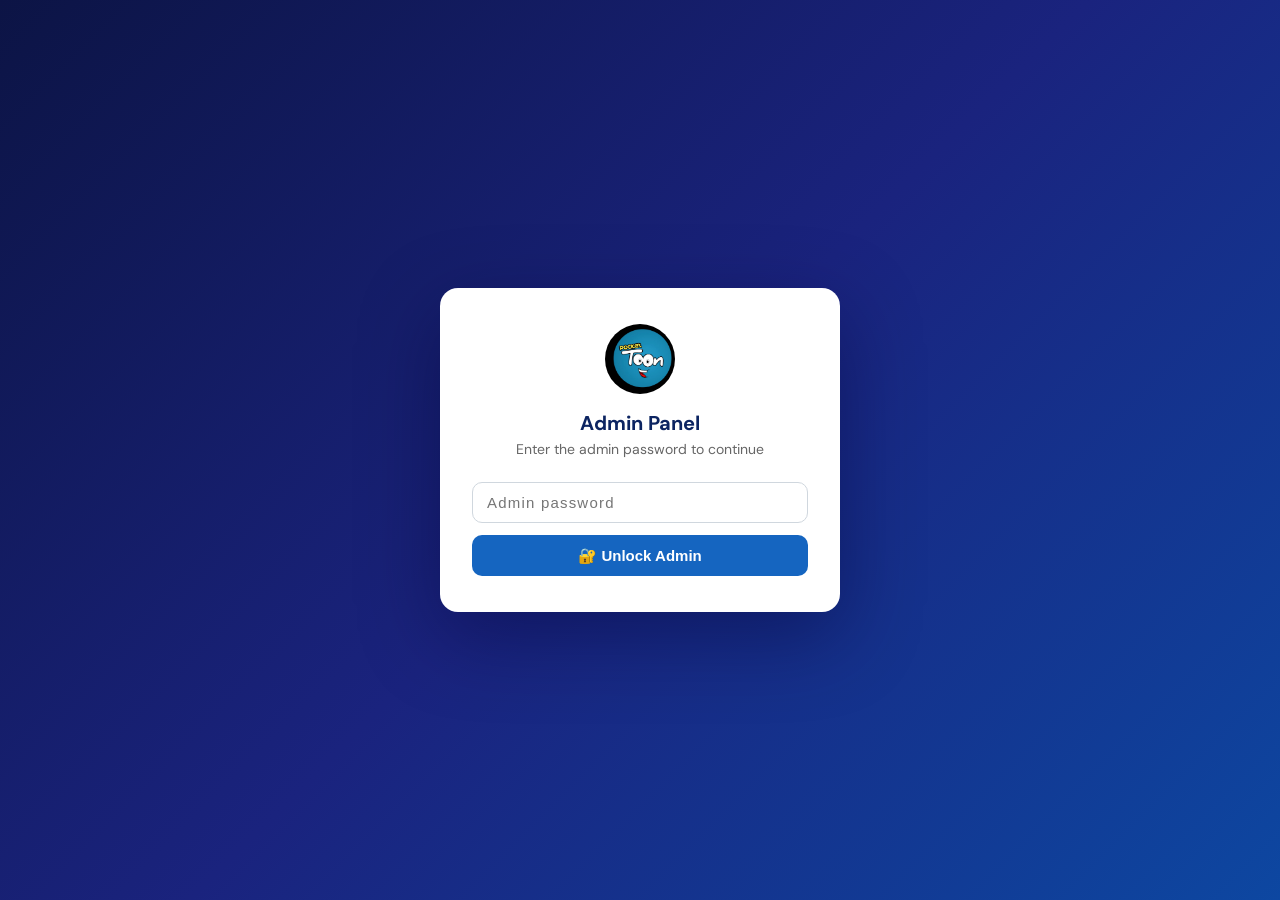
==== commit 5177ae39: "Add files via upload" ====
--- a/admin.html
+++ b/admin.html
@@ -6,21 +6,91 @@
   <title>Admin Panel — Pocket Toon</title>
   <link rel="stylesheet" href="admin.css">
   <link rel="icon" href="logo.jpg" type="image/jpeg">
-  <script>
-    // Admin page protection: only accessible via /admin path
-    (function() {
-      var path = window.location.pathname;
-      // Allow: /admin, /admin/, /admin.html (dev), or localhost
-      var isLocal = window.location.hostname === 'localhost' || window.location.hostname === '127.0.0.1';
-      var isAdminPath = /\/(admin)(\/|\.html)?$/i.test(path) || path === '/admin';
-      if (!isLocal && !isAdminPath) {
-        // Store intended destination and redirect to home
-        window.location.replace('/');
-      }
-    })();
-  </script>
+  <style>
+    /* ── Admin Password Gate ── */
+    #adminGate {
+      position: fixed; inset: 0; z-index: 99999;
+      background: linear-gradient(135deg, #0c1445 0%, #1a237e 50%, #0d47a1 100%);
+      display: flex; align-items: center; justify-content: center;
+    }
+    .gate-box {
+      background: #fff; border-radius: 18px; padding: 3.6rem 3.2rem;
+      width: 100%; max-width: 40rem; box-shadow: 0 24px 80px rgba(0,0,50,0.4);
+      text-align: center;
+    }
+    .gate-logo { width: 7rem; height: 7rem; border-radius: 50%; object-fit: cover; margin: 0 auto 1.6rem; display: block; }
+    .gate-title { font-size: 2rem; font-weight: 700; color: #0c2461; margin-bottom: 0.4rem; }
+    .gate-sub   { font-size: 1.4rem; color: #666; margin-bottom: 2.4rem; }
+    .gate-input {
+      width: 100%; border: 1.5px solid #d0d7de; border-radius: 10px;
+      padding: 1.1rem 1.4rem; font-size: 1.5rem; outline: none;
+      transition: border-color .2s, box-shadow .2s; margin-bottom: 1.2rem;
+      box-sizing: border-box; letter-spacing: 0.08em;
+    }
+    .gate-input:focus { border-color: #1565c0; box-shadow: 0 0 0 3px rgba(21,101,192,0.12); }
+    .gate-btn {
+      width: 100%; background: #1565c0; color: #fff; border: none;
+      border-radius: 10px; padding: 1.15rem; font-size: 1.5rem;
+      font-weight: 600; cursor: pointer; transition: background .2s;
+    }
+    .gate-btn:hover { background: #0d47a1; }
+    .gate-error {
+      color: #c62828; font-size: 1.3rem; margin-top: 0.8rem;
+      min-height: 1.8rem; display: none;
+    }
+    .gate-error.show { display: block; }
+    #adminGate.hidden { display: none; }
+  </style>
 </head>
 <body>
+
+<!-- ══ ADMIN PASSWORD GATE ══════════════════════════════════ -->
+<div id="adminGate">
+  <div class="gate-box">
+    <img src="logo.jpg" alt="Pocket Toon" class="gate-logo">
+    <div class="gate-title">Admin Panel</div>
+    <div class="gate-sub">Enter the admin password to continue</div>
+    <input class="gate-input" type="password" id="gatePasswordInput"
+           placeholder="Admin password" autocomplete="current-password"
+           maxlength="64">
+    <button class="gate-btn" id="gateSubmitBtn">🔐 Unlock Admin</button>
+    <div class="gate-error" id="gateError">Incorrect password. Please try again.</div>
+  </div>
+</div>
+
+<script>
+  // ── Admin Gate Logic ──────────────────────────────────────
+  (function () {
+    var ADMIN_PASSWORD = 'POCKET_TOON';
+    var SESSION_KEY    = 'pt_admin_auth';
+
+    function unlock() {
+      sessionStorage.setItem(SESSION_KEY, '1');
+      document.getElementById('adminGate').classList.add('hidden');
+    }
+
+    // Already authenticated this session?
+    if (sessionStorage.getItem(SESSION_KEY) === '1') { unlock(); }
+
+    document.getElementById('gateSubmitBtn').addEventListener('click', checkPassword);
+    document.getElementById('gatePasswordInput').addEventListener('keydown', function (e) {
+      if (e.key === 'Enter') checkPassword();
+    });
+
+    function checkPassword() {
+      var val = document.getElementById('gatePasswordInput').value;
+      var err = document.getElementById('gateError');
+      if (val === ADMIN_PASSWORD) {
+        err.classList.remove('show');
+        unlock();
+      } else {
+        err.classList.add('show');
+        document.getElementById('gatePasswordInput').value = '';
+        document.getElementById('gatePasswordInput').focus();
+      }
+    }
+  })();
+</script>
 
 <!-- SIDEBAR -->
 <aside class="admin-sidebar" id="adminSidebar">
@@ -180,7 +250,7 @@
                   <input type="file" accept="image/*" multiple>
                   <div class="image-upload-area__icon">🖼️</div>
                   <div class="image-upload-area__text"><strong><span>Click to upload</span></strong> or drag and drop images here</div>
-                  <div class="image-upload-area__hint">PNG, JPG, WEBP up to 10MB each</div>
+                  <div class="image-upload-area__hint">PNG, JPG, WEBP up to 10MB each — uploaded to Supabase Storage</div>
                 </div>
                 <div class="image-preview-grid" id="imagePreviewGrid"></div>
                 <p style="font-size:1.25rem;color:var(--text-light);margin-top:0.8rem">First image = main product image. Click × to remove.</p>
@@ -294,33 +364,24 @@
     </div>
     <div class="modal__body">
       <div class="cat-img-modal-body">
-
-        <!-- Preview -->
         <img id="catImgPreview" src="" alt="Category image preview" style="display:none;width:100%;max-height:22rem;object-fit:contain;border-radius:8px;border:1.5px solid var(--border);background:var(--bg)">
-
-        <!-- Upload file -->
-        <div>
-          <label class="form-label" style="margin-bottom:0.8rem;display:block">Upload from Device</label>
+        <div>
+          <label class="form-label" style="margin-bottom:0.8rem;display:block">Upload from Device (saved to Supabase Storage)</label>
           <div class="cat-img-upload-zone">
             <input type="file" accept="image/*" id="catImgFileInput">
             <div class="cat-img-upload-zone__icon">📁</div>
             <div class="cat-img-upload-zone__text"><strong><span>Click to upload</span></strong> or drag an image here</div>
           </div>
         </div>
-
-        <!-- Or URL -->
         <div>
           <label class="form-label" for="catImgUrlInput" style="margin-bottom:0.6rem;display:block">Or paste Image URL</label>
           <input class="form-input" type="url" id="catImgUrlInput" placeholder="https://example.com/image.jpg">
           <p style="font-size:1.2rem;color:var(--text-light);margin-top:0.5rem">Image will update live on the storefront as soon as you save.</p>
         </div>
-
-        <!-- Caption -->
         <div>
           <label class="form-label" for="catImgCaption" style="margin-bottom:0.6rem;display:block">Caption (shown on storefront)</label>
           <input class="form-input" type="text" id="catImgCaption" placeholder="e.g. Classic plastic generation Beyblades">
         </div>
-
       </div>
     </div>
     <div class="modal__footer">
@@ -335,10 +396,9 @@
 <!-- NOTIFICATION -->
 <div class="notification" id="notification"></div>
 
+<!-- Supabase CDN -->
+<script src="https://cdn.jsdelivr.net/npm/@supabase/supabase-js@2/dist/umd/supabase.min.js"></script>
+<script src="supabase-config.js"></script>
 <script src="admin.js"></script>
-<script>
-  // Wire up header close button for catImgModal
-  document.getElementById('cancelCatImgBtnHeader')?.addEventListener('click', closeCatImgModal);
-</script>
 </body>
 </html>
--- a/admin.css
+++ b/admin.css
@@ -4,13 +4,13 @@
 :root {
   --blue-primary: #38bdf8;
   --blue-dark:    #1d6fe8;
-  --blue-navy:    #1e1b4b;
-  --purple:       #7c3aed;
-  --purple-light: #a78bfa;
+  --blue-navy:    #0c2d4a;
+  --blue-mid:       #0369a1;
+  --blue-light: #7dd3fc;
   --yellow:       #fbbf24;
   --white:        #ffffff;
   --bg:           #f0f4ff;
-  --sidebar-bg:   #1e1b4b;
+  --sidebar-bg:   #0c2d4a;
   --card-bg:      #ffffff;
   --text-dark:    #1a1a2e;
   --text-mid:     #374151;
@@ -20,7 +20,7 @@
   --danger:       #ef4444;
   --warning:      #f59e0b;
   --radius:       8px;
-  --shadow:       0 2px 12px rgba(124,58,237,0.1);
+  --shadow:       0 2px 12px rgba(3,105,161,0.1);
 }
 
 *,*::before,*::after { box-sizing: border-box; }
@@ -30,10 +30,10 @@
 /* ===== SIDEBAR ===== */
 .admin-sidebar {
   width: 25rem; flex-shrink: 0;
-  background: linear-gradient(180deg, #0f0c29 0%, #1e1b4b 50%, #0f0c29 100%);
+  background: linear-gradient(180deg, #061523 0%, #0c2d4a 50%, #061523 100%);
   display: flex; flex-direction: column;
   min-height: 100vh; position: sticky; top: 0; height: 100vh; overflow-y: auto;
-  border-right: 1px solid rgba(124,58,237,0.3);
+  border-right: 1px solid rgba(3,105,161,0.3);
   box-shadow: 2px 0 20px rgba(0,0,0,0.3);
 }
 .sidebar-logo { padding: 2.4rem 2rem; border-bottom: 1px solid rgba(255,255,255,0.1); display: flex; align-items: center; gap: 1.2rem; }
@@ -90,7 +90,7 @@
 .stat-card__icon.green  { background: rgba(56,161,105,0.12); }
 .stat-card__icon.yellow { background: rgba(255,215,0,0.15); }
 .stat-card__icon.navy   { background: rgba(12,36,97,0.08); }
-.stat-card__icon.purple { background: rgba(123,63,160,0.1); }
+.stat-card__icon.purple { background: rgba(3,105,161,0.1); }
 .stat-card__value { font-size: 2.6rem; font-weight: 700; color: var(--text-dark); line-height: 1; margin-bottom: 0.3rem; }
 .stat-card__label { font-size: 1.3rem; color: var(--text-light); }
 
